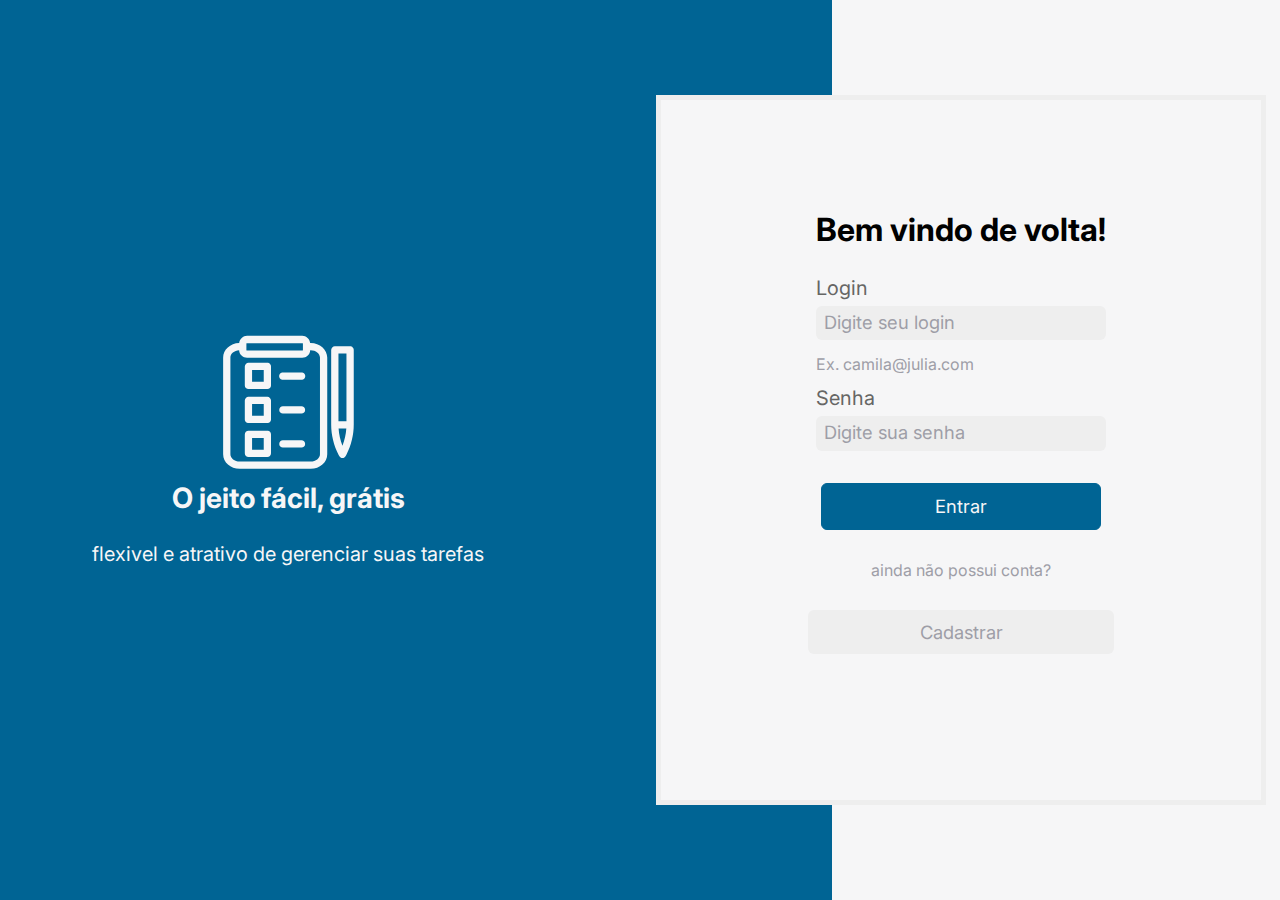
==== index.html @ 7cd6b4d6 "adiciona mini-demo de css" ====
<!DOCTYPE html>
<html lang="en">
  <head>
    <meta charset="UTF-8" />
    <meta http-equiv="X-UA-Compatible" content="IE=edge" />
    <meta name="viewport" content="width=device-width, initial-scale=1.0" />

    <link rel="stylesheet" href="./src/style/normalize.css" />
    <link rel="stylesheet" href="./src/style/reset.css" />
    <link rel="stylesheet" href="./src/style/style.css">

    <link rel="preconnect" href="https://fonts.googleapis.com" />
    <link rel="preconnect" href="https://fonts.gstatic.com" crossorigin />
    <link
      href="https://fonts.googleapis.com/css2?family=Inter:wght@400;700&display=swap"
      rel="stylesheet"
    />

    <title>mini-demo-css</title>
  </head>
  <body>
    <main class="container">
      <section class="title title__container">
        <img class="title__icon"'' src="./src/assets/todo_icon.svg" alt="icon" srcset="" />
        <h1>O jeito fácil, grátis</h1>
        <p>flexivel e atrativo de gerenciar suas tarefas</p>
      </section>
      <section class="form__container">
        <form class="form">
          <h2>Bem vindo de volta!</h2>
          <label for="login">Login</label>
          <input
            type="text"
            name="login"
            id="login"
            placeholder="Digite seu login"
          />
          <span>Ex. camila@julia.com</span>
          <label for="password">Senha</label>
          <input
            type="password"
            name="password"
            id="password"
            placeholder="Digite sua senha"
          />
          <button type="submit">Entrar</button>
        </form>
        <span class="form__message">ainda não possui conta?</span>
        <a class="form__signup" href="#">Cadastrar</a>
      </section>
    </main>
  </body>
</html>
---- src/style/style.css ----
:root {
  --white: #F6F6F7;
  --primary: #006494;
  --light-gray: #EEEEEE;
  --gray: #9E9EA7;
  --dark-gray: #666665;
  --black: #0E0E0F
}

.container {
  background: linear-gradient(to bottom, var(--primary) 65%, var(--white) 35%);
  width: 100vw;
  height: 100vh;
  display: flex;
  align-items: center;
  flex-direction: column;
}

.title__container {
  color: var(--white);
  width: 45%;
  display: flex;
  align-items: center;
  justify-content: center;
  flex-direction: column;
  margin-top: 2rem;
}

.title__icon {
  width: 164px;
}

.title__container > h1 {
  font-size: 1.75rem;
  margin-bottom: 2rem;
}

.title__container > p {
  font-size: 1.25rem;
  margin-bottom: 3rem;
}

.form__container {
  background-color: var(--white);
  display: flex;
  flex-direction: column;
  align-items: center;
  width: 90%;
  height: 875px;
  border: 5px solid var(--light-gray);
}

.form {
  display: flex;
  flex-direction: column;
}

.form > h2 {
  font-size: 2rem;
  margin-bottom: 2rem;
}

.form > label {
  font-size: 1.25rem;
  color: var(--dark-gray);
  margin-bottom: 8px;
}

.form input {
  padding: 8px;
  border: none;
  border-radius: 6px;
  background-color: var(--light-gray);
}

.form input::placeholder {
  font-size: 1.15rem;
  color: var(--gray);
}

.form span {
  margin: 1rem 0;
  color: var(--gray);
}

.form button {
  margin: 2rem auto 0 auto;
  padding: 0.75rem;
  width: 280px;
  max-width: 100%;
  outline: none;
  border: 1px solid var(--primary);
  background-color: var(--primary);
  border-radius: 6px;
  color: var(--white);
  font-size: 1.15rem;
  transition: .6s;
}

.form__message {
  margin: 2rem 0;
  color: var(--gray);
}

.form__signup {
  text-decoration: none;
  color: var(--gray);
  background-color: var(--light-gray);
  border: 1px solid transparent;
  width: 280px;
  max-width: 100%;
  padding: 0.75rem;
  text-align: center;
  font-size: 1.15rem;
  border-radius: 6px;
  transition: 0.6s;
  margin-bottom: 2rem;
}

@media (min-width: 768px) {
  .container {
    flex-direction: row;
    background: linear-gradient(to right, var(--primary), 65%, var(--white) 35%);
  }

  .form__container {
    max-width: 600px;
    height: 700px;
    align-items: center;
    justify-content: center;
    margin-left: 5rem;
  }

  .form button:hover {
    background-color: var(--white);
    color: var(--primary);
    cursor: pointer;
  }

  .form__signup:hover {

    border: 1px solid var(--primary);
    color: var(--primary);
  }
}

@media (min-width: 1024px) {

}

@media (min-width: 1650px) {

}
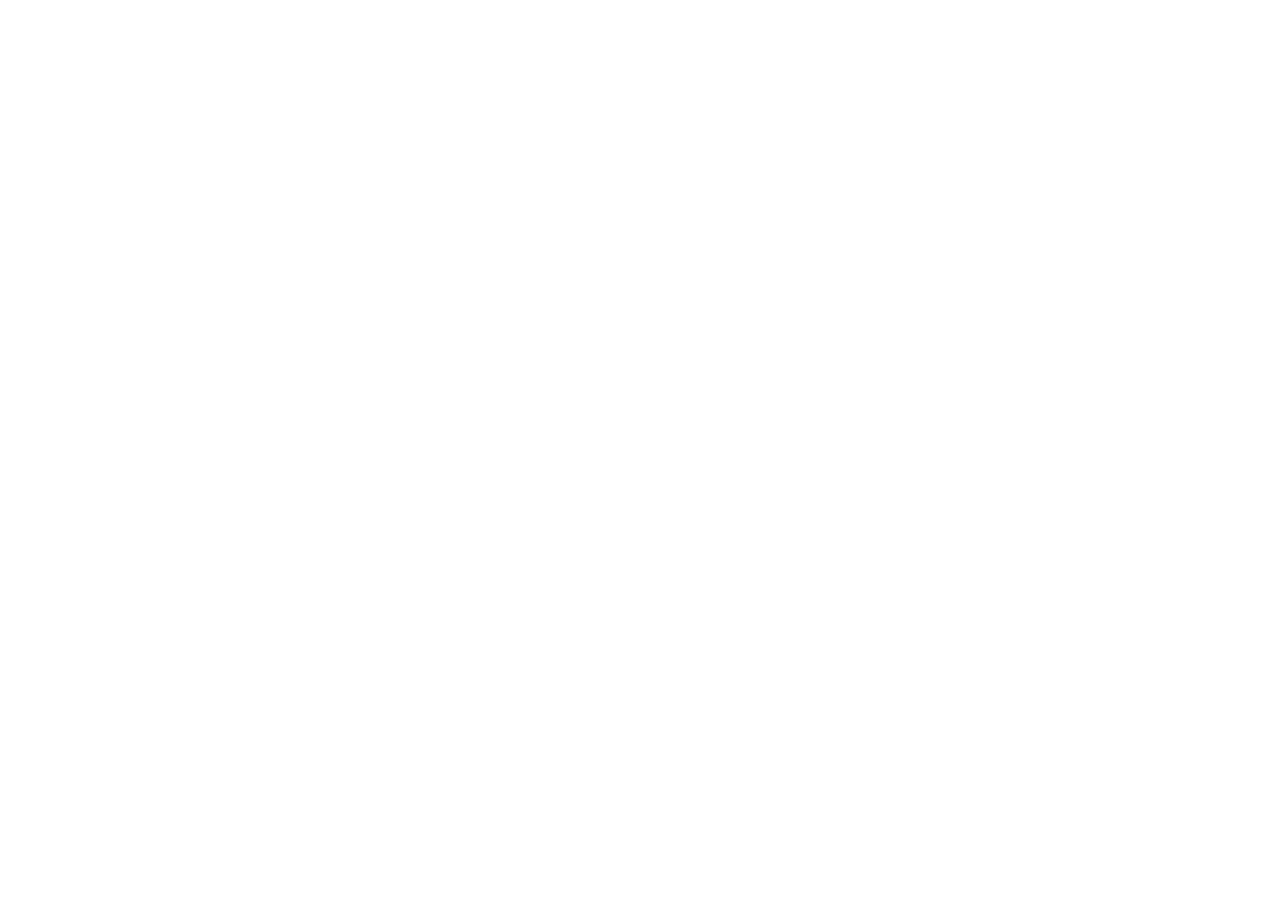
==== commit db5b53be: "add código demo 09/08" ====
--- a/index.html
+++ b/index.html
@@ -1,53 +1,13 @@
 <!DOCTYPE html>
 <html lang="en">
-  <head>
-    <meta charset="UTF-8" />
-    <meta http-equiv="X-UA-Compatible" content="IE=edge" />
-    <meta name="viewport" content="width=device-width, initial-scale=1.0" />
+<head>
+    <meta charset="UTF-8">
+    <meta http-equiv="X-UA-Compatible" content="IE=edge">
+    <meta name="viewport" content="width=device-width, initial-scale=1.0">
+    <title>Document</title>
+</head>
+<body>
 
-    <link rel="stylesheet" href="./src/style/normalize.css" />
-    <link rel="stylesheet" href="./src/style/reset.css" />
-    <link rel="stylesheet" href="./src/style/style.css">
-
-    <link rel="preconnect" href="https://fonts.googleapis.com" />
-    <link rel="preconnect" href="https://fonts.gstatic.com" crossorigin />
-    <link
-      href="https://fonts.googleapis.com/css2?family=Inter:wght@400;700&display=swap"
-      rel="stylesheet"
-    />
-
-    <title>mini-demo-css</title>
-  </head>
-  <body>
-    <main class="container">
-      <section class="title title__container">
-        <img class="title__icon"'' src="./src/assets/todo_icon.svg" alt="icon" srcset="" />
-        <h1>O jeito fácil, grátis</h1>
-        <p>flexivel e atrativo de gerenciar suas tarefas</p>
-      </section>
-      <section class="form__container">
-        <form class="form">
-          <h2>Bem vindo de volta!</h2>
-          <label for="login">Login</label>
-          <input
-            type="text"
-            name="login"
-            id="login"
-            placeholder="Digite seu login"
-          />
-          <span>Ex. camila@julia.com</span>
-          <label for="password">Senha</label>
-          <input
-            type="password"
-            name="password"
-            id="password"
-            placeholder="Digite sua senha"
-          />
-          <button type="submit">Entrar</button>
-        </form>
-        <span class="form__message">ainda não possui conta?</span>
-        <a class="form__signup" href="#">Cadastrar</a>
-      </section>
-    </main>
-  </body>
-</html>
+    <script src="./index.js"></script>
+</body>
+</html>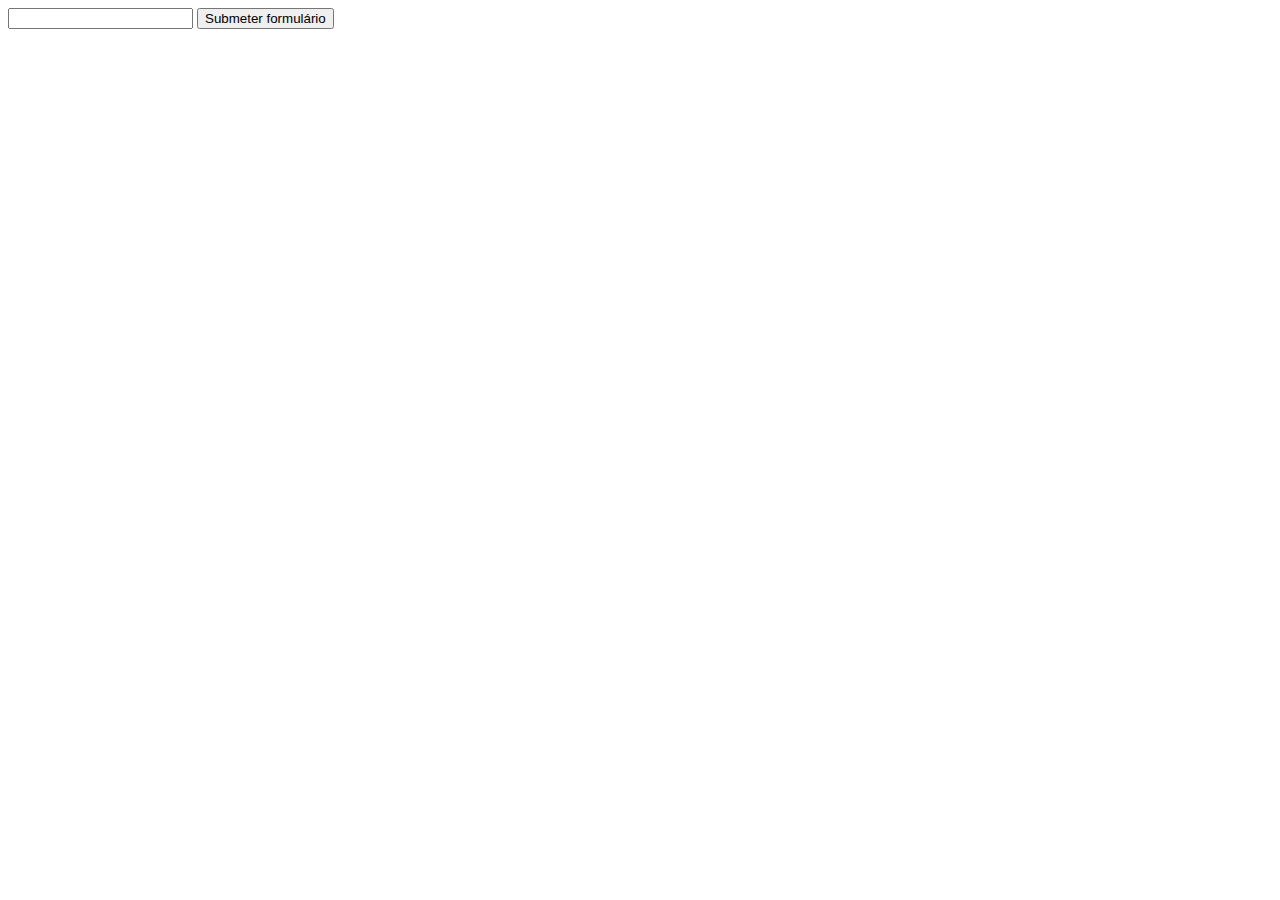
==== commit 9938a1bd: "add demo 08/08" ====
--- a/index.html
+++ b/index.html
@@ -7,7 +7,10 @@
     <title>Document</title>
 </head>
 <body>
-
+    <form id="my-form">
+        <input type="text" name="login">
+        <button type="submit">Submeter formulário</button>
+    </form>
     <script src="./index.js"></script>
 </body>
 </html>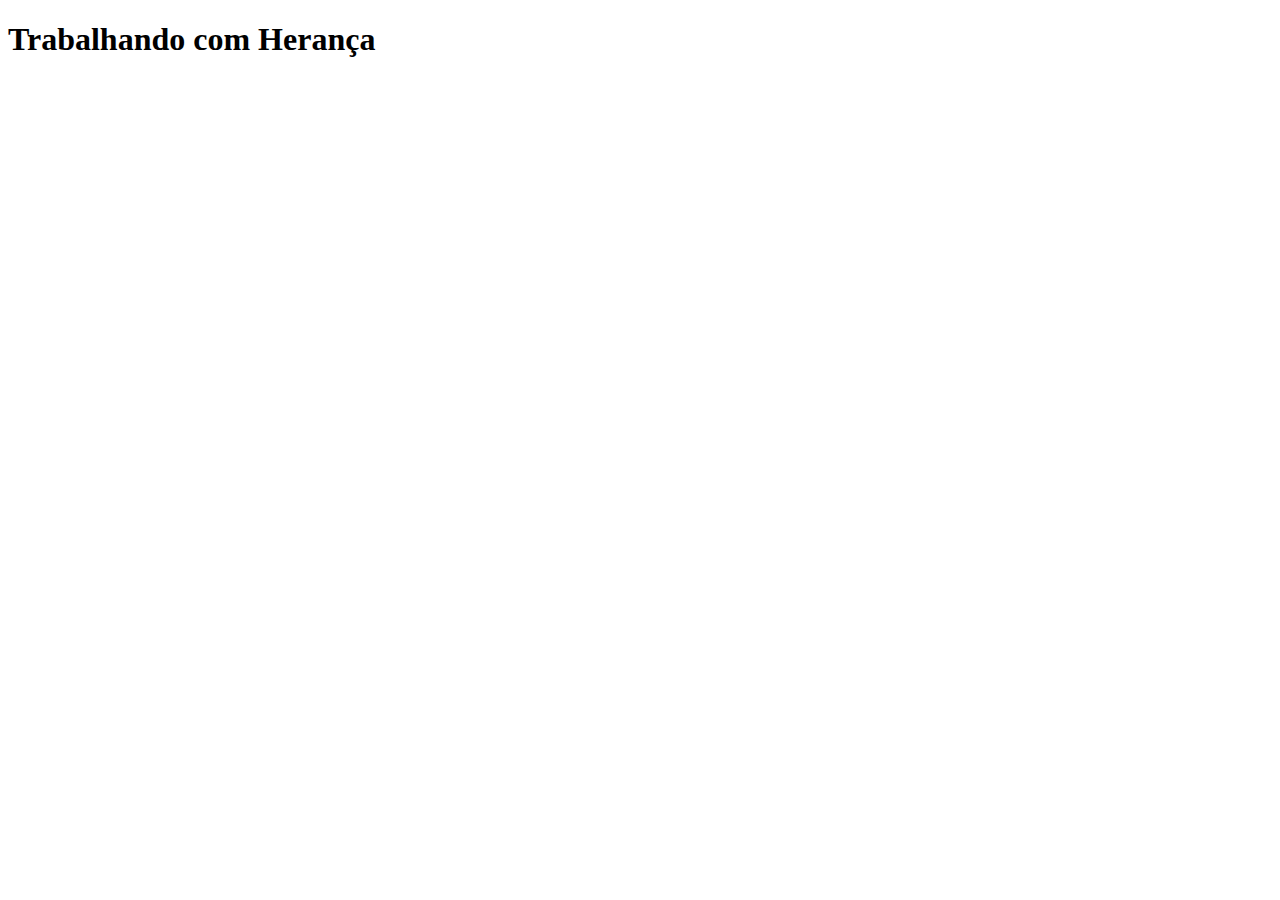
==== commit 74ed6c08: "demo 10/08" ====
--- a/index.html
+++ b/index.html
@@ -1,16 +1,15 @@
-<!DOCTYPE html>
-<html lang="en">
-<head>
-    <meta charset="UTF-8">
-    <meta http-equiv="X-UA-Compatible" content="IE=edge">
-    <meta name="viewport" content="width=device-width, initial-scale=1.0">
-    <title>Document</title>
-</head>
-<body>
-    <form id="my-form">
-        <input type="text" name="login">
-        <button type="submit">Submeter formulário</button>
-    </form>
-    <script src="./index.js"></script>
-</body>
+<!DOCTYPE html>
+<html lang="en">
+<head>
+    <meta charset="UTF-8">
+    <meta http-equiv="X-UA-Compatible" content="IE=edge">
+    <meta name="viewport" content="width=device-width, initial-scale=1.0">
+    <title>Document</title>
+</head>
+<body>
+    <h1>Trabalhando com Herança</h1>
+    <script src="./Pessoa.js"></script>
+    <script src="./Estudante.js"></script>
+    <script src="./Trabalhador.js"></script>
+</body>
 </html>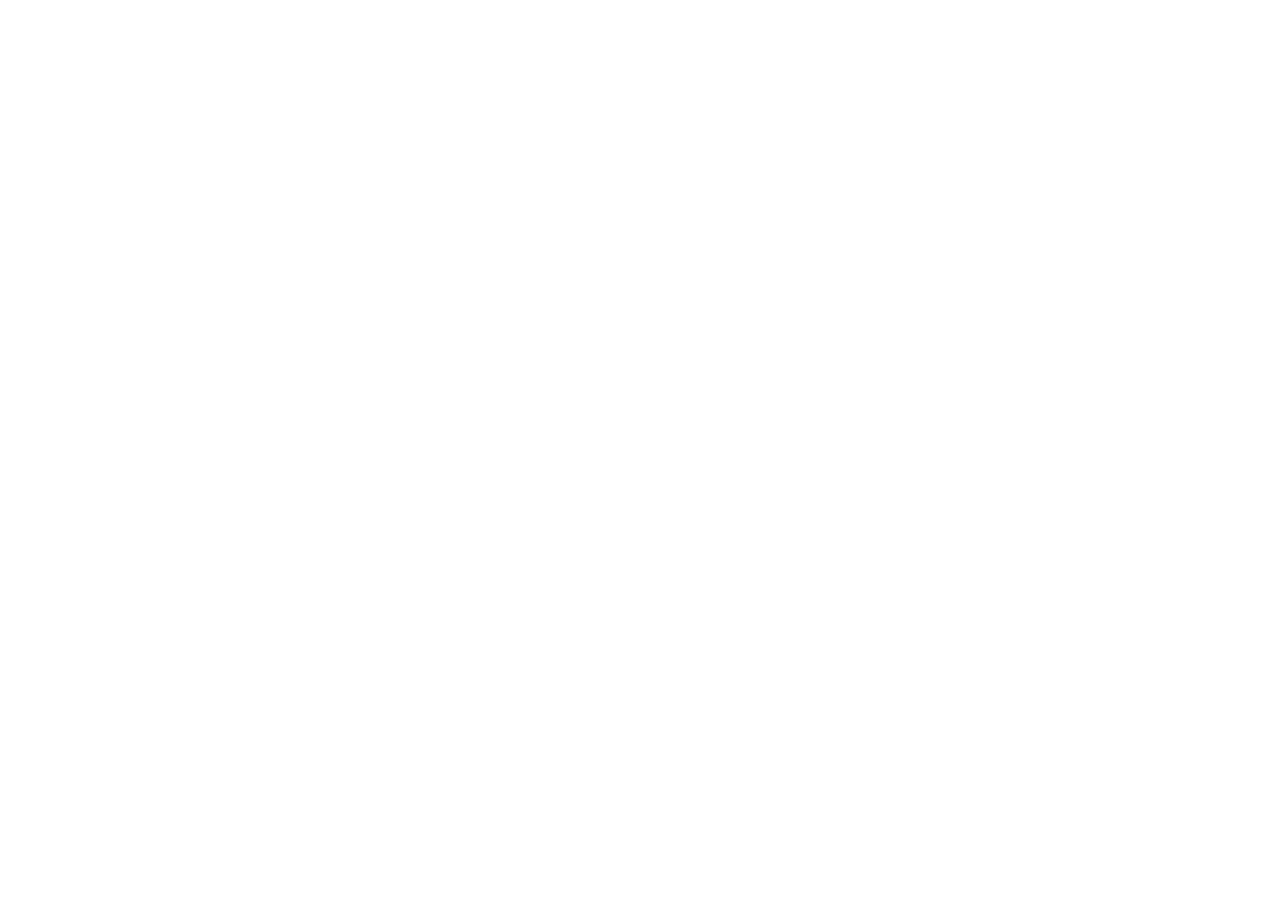
==== commit 00feb6a6: "demo 12/08" ====
--- a/index.html
+++ b/index.html
@@ -7,9 +7,10 @@
     <title>Document</title>
 </head>
 <body>
-    <h1>Trabalhando com Herança</h1>
-    <script src="./Pessoa.js"></script>
-    <script src="./Estudante.js"></script>
-    <script src="./Trabalhador.js"></script>
+    <script src="./classes/Pessoa.js"></script>
+    <script src="./classes/Cliente.js"></script>
+    <script src="./classes/Academia.js"></script>
+    <script src="./classes/ControleClientes.js"></script>
+    <script src="./revisao-poo.js"></script>
 </body>
 </html>